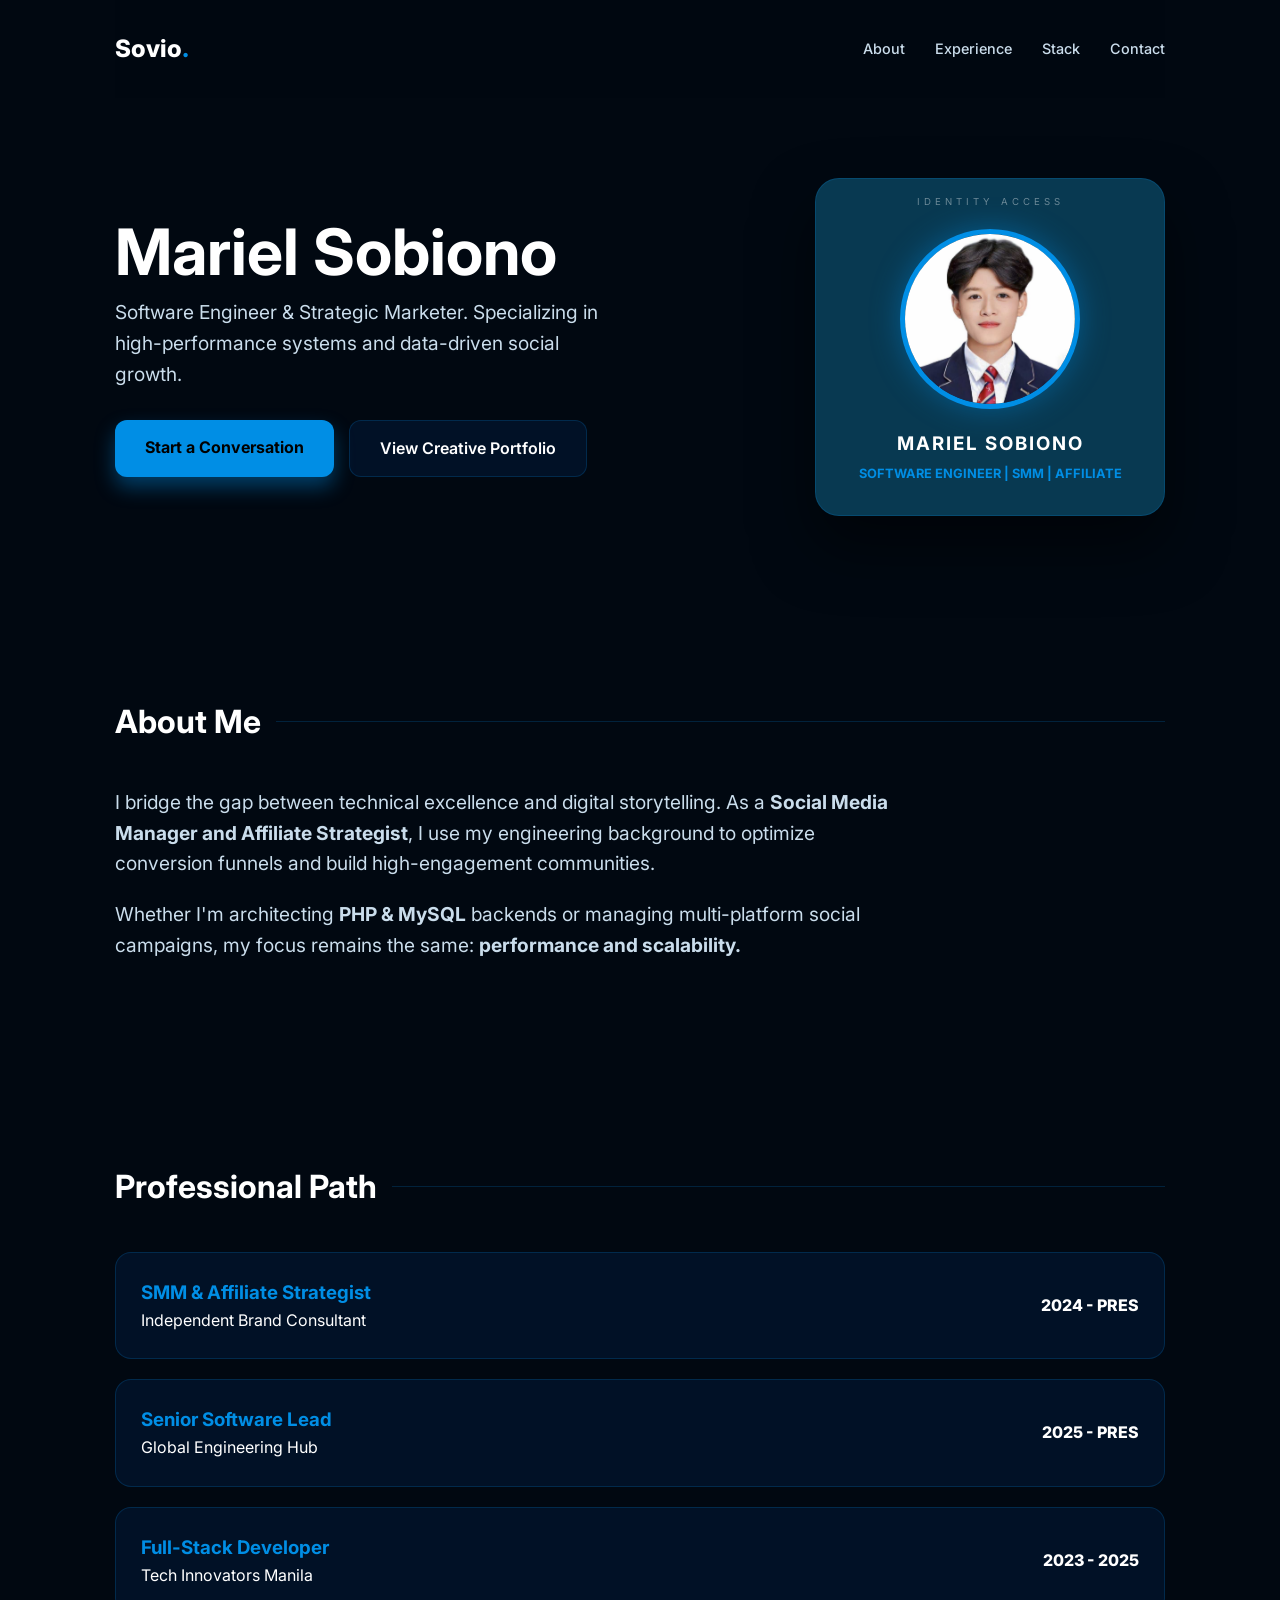
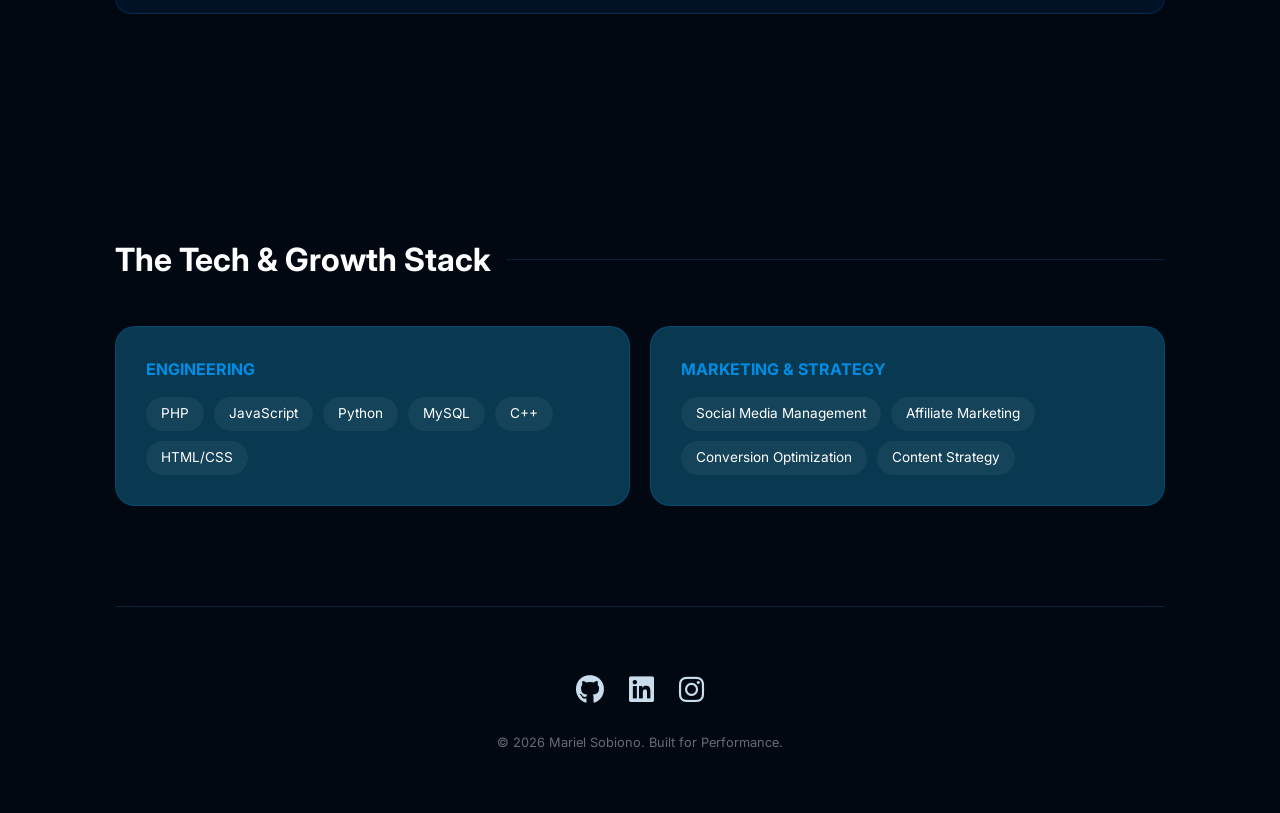
==== index.html @ 9bb99959 "Add files via upload" ====
<!DOCTYPE html>
<html lang="en">
<head>
    <meta charset="UTF-8">
    <meta name="viewport" content="width=device-width, initial-scale=1.0">
    <title>Sovio</title>
    
    <link href="https://fonts.googleapis.com/css2?family=Inter:wght@300;400;500;600;700&display=swap" rel="stylesheet">
    <link rel="stylesheet" href="https://cdnjs.cloudflare.com/ajax/libs/font-awesome/6.0.0/css/all.min.css">

    <style>
        :root {
            --primary: #008EE5;
            --primary-glow: rgba(0, 142, 229, 0.4);
            --bg-deep: #010811;
            --bg-card: #083951;
            --glass: rgba(8, 57, 124, 0.2);
            --text-main: #ffffff;
            --text-dim: #CADDEC;
            --border: rgba(0, 142, 229, 0.2);
            --ease: cubic-bezier(0.23, 1, 0.32, 1);
        }

        * { margin: 0; padding: 0; box-sizing: border-box; outline: none; }

        html { scroll-behavior: smooth; }

        body {
            font-family: 'Inter', sans-serif;
            background-color: var(--bg-deep);
            color: var(--text-main);
            line-height: 1.6;
            overflow-x: hidden;
            -webkit-font-smoothing: antialiased;
        }

        .container { max-width: 1100px; margin: 0 auto; padding: 0 25px; }

        /* Interactive Navigation */
        nav {
            display: flex;
            justify-content: space-between;
            align-items: center;
            padding: 30px 0;
            position: sticky;
            top: 0;
            z-index: 1000;
            background: rgba(1, 8, 17, 0.8);
            backdrop-filter: blur(10px);
        }

        .logo { font-weight: 800; font-size: 1.5rem; color: var(--text-main); text-decoration: none; }
        .logo span { color: var(--primary); }

        .nav-links { display: flex; gap: 30px; list-style: none; }
        .nav-links a {
            text-decoration: none;
            color: var(--text-dim);
            font-size: 0.9rem;
            font-weight: 500;
            transition: 0.3s;
        }
        .nav-links a:hover { color: var(--primary); }

        /* Hero Section */
        .hero {
            display: grid;
            grid-template-columns: 1fr 350px;
            gap: 50px;
            padding: 80px 0;
            align-items: center;
        }

        .hero-text h1 { font-size: clamp(2.5rem, 6vw, 4rem); line-height: 1.1; margin-bottom: 10px; }
        .hero-text p { font-size: 1.2rem; color: var(--text-dim); margin-bottom: 30px; max-width: 500px; }

        /* Button Styling */
        .cta-group { display: flex; gap: 15px; flex-wrap: wrap; }
        .btn-primary {
            display: inline-block;
            padding: 15px 30px;
            background: var(--primary);
            color: #000;
            text-decoration: none;
            border-radius: 12px;
            font-weight: 700;
            box-shadow: 0 10px 20px var(--primary-glow);
            transition: 0.3s var(--ease);
        }
        .btn-primary:hover { transform: translateY(-3px); box-shadow: 0 15px 25px var(--primary-glow); }

        .btn-secondary {
            display: inline-block;
            padding: 15px 30px;
            background: var(--glass);
            color: var(--text-main);
            text-decoration: none;
            border-radius: 12px;
            font-weight: 600;
            border: 1px solid var(--border);
            transition: 0.3s var(--ease);
        }
        .btn-secondary:hover { background: rgba(0, 142, 229, 0.1); border-color: var(--primary); }

        /* Hover-Interactive Access Card */
        .card-wrapper { perspective: 1000px; }
        .access-card {
            background: var(--bg-card);
            border: 1px solid var(--border);
            border-radius: 24px;
            padding: 30px;
            text-align: center;
            box-shadow: 0 30px 60px rgba(0,0,0,0.5);
            transform-style: preserve-3d;
            transition: transform 0.1s ease;
            position: relative;
        }

        .access-card::before {
            content: 'IDENTITY ACCESS';
            position: absolute; top: 15px; left: 0; right: 0;
            font-size: 0.6rem; letter-spacing: 4px; opacity: 0.4;
        }

        .profile-img {
            width: 180px; height: 180px;
            border-radius: 50%;
            border: 5px solid var(--primary);
            margin: 20px auto;
            object-fit: cover;
            display: block;
            box-shadow: 0 0 30px var(--primary-glow);
        }

        /* Experience & Section Reveals */
        section { padding: 100px 0; opacity: 0; transform: translateY(30px); transition: all 0.8s var(--ease); }
        section.visible { opacity: 1; transform: translateY(0); }

        h2 { font-size: 2rem; margin-bottom: 40px; display: flex; align-items: center; gap: 15px; }
        h2::after { content: ''; height: 1px; flex: 1; background: var(--border); }

        .timeline-item {
            background: var(--glass);
            border: 1px solid var(--border);
            border-radius: 16px;
            padding: 25px;
            margin-bottom: 20px;
            display: flex;
            justify-content: space-between;
            align-items: center;
            transition: 0.3s;
            cursor: default;
        }
        .timeline-item:hover { background: rgba(0, 142, 229, 0.1); border-color: var(--primary); transform: translateX(10px); }

        /* Responsive Tech Stack */
        .stack-grid { display: grid; grid-template-columns: repeat(auto-fit, minmax(280px, 1fr)); gap: 20px; }
        .stack-box {
            background: var(--bg-card);
            padding: 30px;
            border-radius: 20px;
            border: 1px solid var(--border);
        }
        .tag-cloud { display: flex; flex-wrap: wrap; gap: 10px; margin-top: 15px; }
        .tag {
            background: rgba(255,255,255,0.05);
            padding: 6px 15px;
            border-radius: 100px;
            font-size: 0.85rem;
            transition: 0.3s;
        }
        .tag:hover { background: var(--primary); color: var(--bg-deep); font-weight: 600; }

        /* Footer Interaction */
        footer { padding: 60px 0; text-align: center; border-top: 1px solid var(--border); }
        .social-links { display: flex; justify-content: center; gap: 25px; margin-bottom: 20px; }
        .social-links a { 
            color: var(--text-dim); font-size: 1.8rem; transition: 0.3s; 
        }
        .social-links a:hover { color: var(--primary); transform: scale(1.2) rotate(5deg); }

        /* MOBILE OPTIMIZATIONS */
        @media (max-width: 900px) {
            .hero { grid-template-columns: 1fr; text-align: center; padding-top: 40px; }
            .hero-text p { margin-left: auto; margin-right: auto; }
            .cta-group { justify-content: center; }
            .card-wrapper { margin: 0 auto; width: 100%; max-width: 320px; }
            .nav-links { display: none; }
            .timeline-item { flex-direction: column; text-align: center; gap: 10px; }
        }
    </style>
</head>
<body>

    <div class="container">
        
        <nav>
            <a href="#" class="logo">Sovio<span>.</span></a>
            <ul class="nav-links">
                <li><a href="#about">About</a></li>
                <li><a href="#experience">Experience</a></li>
                <li><a href="#stack">Stack</a></li>
                <li><a href="mailto:hello@mariel.dev">Contact</a></li>
            </ul>
        </nav>

        <section class="hero visible" id="home" style="opacity: 1; transform: none;">
            <div class="hero-text">
                <h1>Mariel Sobiono</h1>
                <p>Software Engineer & Strategic Marketer. Specializing in high-performance systems and data-driven social growth.</p>
                <div class="cta-group">
                    <a href="mailto:contact@mariel.dev" class="btn-primary">Start a Conversation</a>
                    <a href="creative.html" class="btn-secondary">View Creative Portfolio</a>
                </div>
            </div>

            <div class="card-wrapper">
                <div class="access-card" id="tilt-card">
                    <img src="img.jpg" alt="Mariel Sobiono" class="profile-img">
                    <h3 style="letter-spacing: 2px; margin-bottom: 5px;">MARIEL SOBIONO</h3>
                    <p style="color: var(--primary); font-size: 0.8rem; font-weight: 700; text-transform: uppercase;">Software Engineer | SMM | Affiliate</p>
                </div>
            </div>
        </section>

        <section id="about">
            <h2>About Me</h2>
            <p class="about-text" style="font-size: 1.2rem; color: var(--text-dim); max-width: 800px; margin-bottom: 20px;">
                I bridge the gap between technical excellence and digital storytelling. As a <b>Social Media Manager and Affiliate Strategist</b>, I use my engineering background to optimize conversion funnels and build high-engagement communities.
            </p>
            <p class="about-text" style="font-size: 1.2rem; color: var(--text-dim); max-width: 800px;">
                Whether I'm architecting <b>PHP & MySQL</b> backends or managing multi-platform social campaigns, my focus remains the same: <b>performance and scalability.</b>
            </p>
        </section>

        <section id="experience">
            <h2>Professional Path</h2>
            
            <div class="timeline-item">
                <div>
                    <h3 style="color: var(--primary);">SMM & Affiliate Strategist</h3>
                    <p>Independent Brand Consultant</p>
                </div>
                <div style="font-weight: 800;">2024 - PRES</div>
            </div>

            <div class="timeline-item">
                <div>
                    <h3 style="color: var(--primary);">Senior Software Lead</h3>
                    <p>Global Engineering Hub</p>
                </div>
                <div style="font-weight: 800;">2025 - PRES</div>
            </div>

            <div class="timeline-item">
                <div>
                    <h3 style="color: var(--primary);">Full-Stack Developer</h3>
                    <p>Tech Innovators Manila</p>
                </div>
                <div style="font-weight: 800;">2023 - 2025</div>
            </div>
        </section>

        <section id="stack">
            <h2>The Tech & Growth Stack</h2>
            <div class="stack-grid">
                <div class="stack-box">
                    <h4 style="color: var(--primary); margin-bottom: 10px;">ENGINEERING</h4>
                    <div class="tag-cloud">
                        <span class="tag">PHP</span><span class="tag">JavaScript</span>
                        <span class="tag">Python</span><span class="tag">MySQL</span>
                        <span class="tag">C++</span><span class="tag">HTML/CSS</span>
                    </div>
                </div>
                <div class="stack-box">
                    <h4 style="color: var(--primary); margin-bottom: 10px;">MARKETING & STRATEGY</h4>
                    <div class="tag-cloud">
                        <span class="tag">Social Media Management</span>
                        <span class="tag">Affiliate Marketing</span>
                        <span class="tag">Conversion Optimization</span>
                        <span class="tag">Content Strategy</span>
                    </div>
                </div>
            </div>
        </section>

        <footer>
            <div class="social-links">
                <a href="https://github.com/Sobiono-k"><i class="fab fa-github"></i></a>
                <a href="https://www.linkedin.com/in/mariel-sobiono"><i class="fab fa-linkedin"></i></a>
                <a href="https://www.instagram.com/kielsovio_"><i class="fab fa-instagram"></i></a>
            </div>
            <p style="opacity: 0.4; font-size: 0.8rem;">&copy; 2026 Mariel Sobiono. Built for Performance.</p>
        </footer>

    </div>

    <script>
        // 1. 3D Card Tilt Effect
        const card = document.getElementById('tilt-card');
        document.addEventListener('mousemove', (e) => {
            const xAxis = (window.innerWidth / 2 - e.pageX) / 25;
            const yAxis = (window.innerHeight / 2 - e.pageY) / 25;
            card.style.transform = `rotateY(${xAxis}deg) rotateX(${yAxis}deg)`;
        });

        // 2. Scroll Reveal Animation
        const observerOptions = { threshold: 0.15 };
        const observer = new IntersectionObserver((entries) => {
            entries.forEach(entry => {
                if (entry.isIntersecting) {
                    entry.target.classList.add('visible');
                }
            });
        }, observerOptions);

        document.querySelectorAll('section').forEach(section => observer.observe(section));
    </script>
</body>
</html>
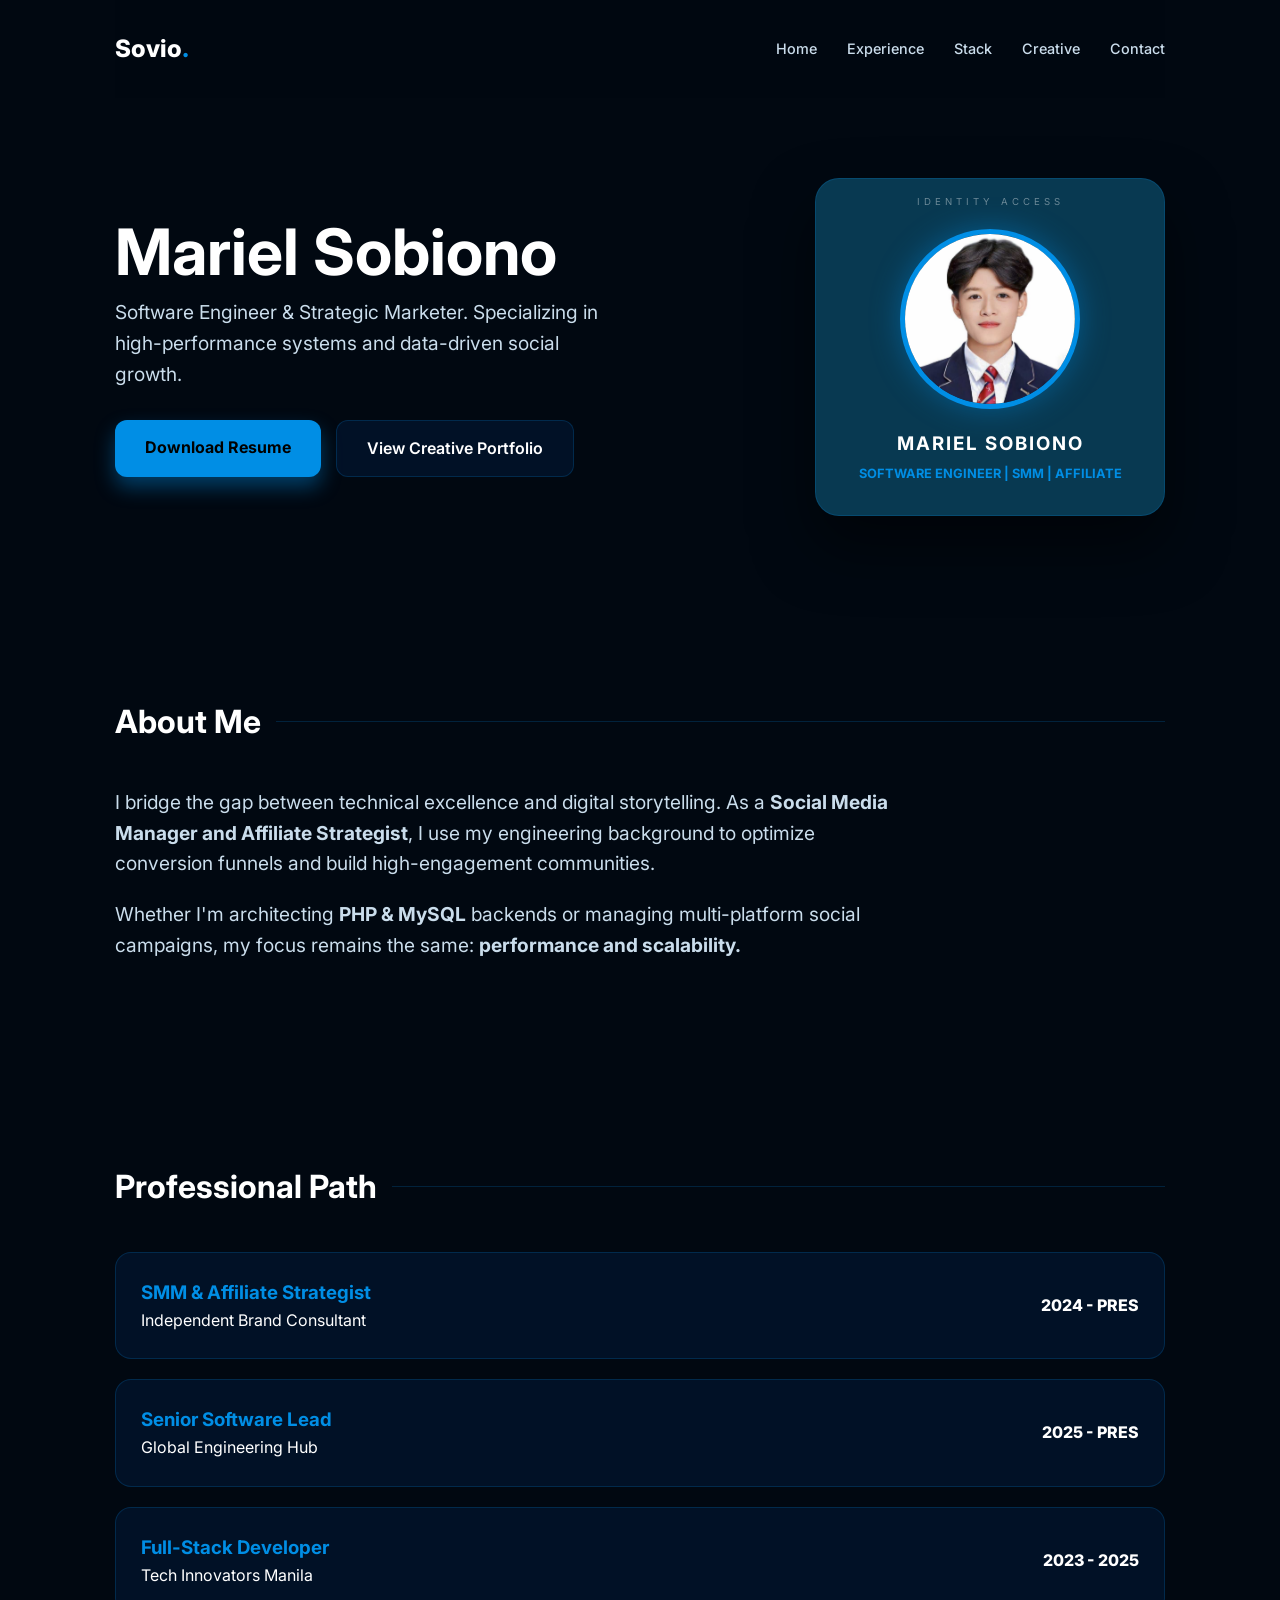
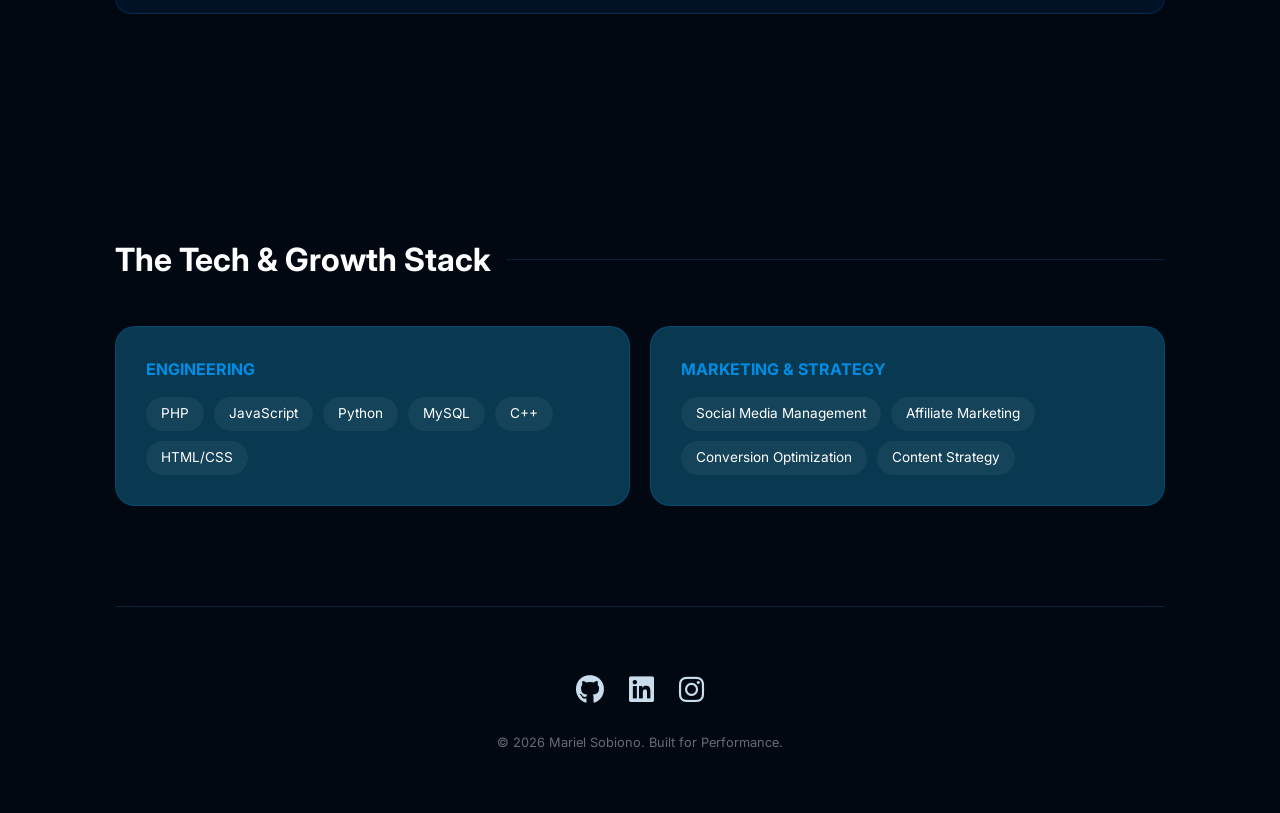
==== commit 6dfe154f: "Update index.html" ====
--- a/index.html
+++ b/index.html
@@ -3,9 +3,9 @@
 <head>
     <meta charset="UTF-8">
     <meta name="viewport" content="width=device-width, initial-scale=1.0">
-    <title>Sovio</title>
+    <title>Sovio | Mariel Sobiono</title>
     
-    <link href="https://fonts.googleapis.com/css2?family=Inter:wght@300;400;500;600;700&display=swap" rel="stylesheet">
+    <link href="https://fonts.googleapis.com/css2?family=Inter:wght@300;400;500;600;700;800&display=swap" rel="stylesheet">
     <link rel="stylesheet" href="https://cdnjs.cloudflare.com/ajax/libs/font-awesome/6.0.0/css/all.min.css">
 
     <style>
@@ -36,7 +36,7 @@
 
         .container { max-width: 1100px; margin: 0 auto; padding: 0 25px; }
 
-        /* Interactive Navigation */
+        /* Navigation */
         nav {
             display: flex;
             justify-content: space-between;
@@ -154,7 +154,9 @@
         .timeline-item:hover { background: rgba(0, 142, 229, 0.1); border-color: var(--primary); transform: translateX(10px); }
 
         /* Responsive Tech Stack */
+        .stack-flex-container { display: flex; flex-direction: column; gap: 20px; }
         .stack-grid { display: grid; grid-template-columns: repeat(auto-fit, minmax(280px, 1fr)); gap: 20px; }
+        
         .stack-box {
             background: var(--bg-card);
             padding: 30px;
@@ -197,10 +199,11 @@
         <nav>
             <a href="#" class="logo">Sovio<span>.</span></a>
             <ul class="nav-links">
-                <li><a href="#about">About</a></li>
+                <li><a href="index.html">Home</a></li>
                 <li><a href="#experience">Experience</a></li>
                 <li><a href="#stack">Stack</a></li>
-                <li><a href="mailto:hello@mariel.dev">Contact</a></li>
+                <li><a href="creative.html">Creative</a></li>
+                <li><a href="contact.html">Contact</a></li>
             </ul>
         </nav>
 
@@ -209,12 +212,12 @@
                 <h1>Mariel Sobiono</h1>
                 <p>Software Engineer & Strategic Marketer. Specializing in high-performance systems and data-driven social growth.</p>
                 <div class="cta-group">
-                    <a href="mailto:contact@mariel.dev" class="btn-primary">Start a Conversation</a>
+                    <a href="SOBIONO_resume.pdf" download="SOBIONO_resume.pdf" class="btn-primary">Download Resume</a>
                     <a href="creative.html" class="btn-secondary">View Creative Portfolio</a>
                 </div>
             </div>
 
-            <div class="card-wrapper">
+            <div class="card-wrapper" id="card-container">
                 <div class="access-card" id="tilt-card">
                     <img src="img.jpg" alt="Mariel Sobiono" class="profile-img">
                     <h3 style="letter-spacing: 2px; margin-bottom: 5px;">MARIEL SOBIONO</h3>
@@ -263,22 +266,24 @@
 
         <section id="stack">
             <h2>The Tech & Growth Stack</h2>
-            <div class="stack-grid">
-                <div class="stack-box">
-                    <h4 style="color: var(--primary); margin-bottom: 10px;">ENGINEERING</h4>
-                    <div class="tag-cloud">
-                        <span class="tag">PHP</span><span class="tag">JavaScript</span>
-                        <span class="tag">Python</span><span class="tag">MySQL</span>
-                        <span class="tag">C++</span><span class="tag">HTML/CSS</span>
+            <div class="stack-flex-container">
+                <div class="stack-grid">
+                    <div class="stack-box">
+                        <h4 style="color: var(--primary); margin-bottom: 10px;">ENGINEERING</h4>
+                        <div class="tag-cloud">
+                            <span class="tag">PHP</span><span class="tag">JavaScript</span>
+                            <span class="tag">Python</span><span class="tag">MySQL</span>
+                            <span class="tag">C++</span><span class="tag">HTML/CSS</span>
+                        </div>
                     </div>
-                </div>
-                <div class="stack-box">
-                    <h4 style="color: var(--primary); margin-bottom: 10px;">MARKETING & STRATEGY</h4>
-                    <div class="tag-cloud">
-                        <span class="tag">Social Media Management</span>
-                        <span class="tag">Affiliate Marketing</span>
-                        <span class="tag">Conversion Optimization</span>
-                        <span class="tag">Content Strategy</span>
+                    <div class="stack-box">
+                        <h4 style="color: var(--primary); margin-bottom: 10px;">MARKETING & STRATEGY</h4>
+                        <div class="tag-cloud">
+                            <span class="tag">Social Media Management</span>
+                            <span class="tag">Affiliate Marketing</span>
+                            <span class="tag">Conversion Optimization</span>
+                            <span class="tag">Content Strategy</span>
+                        </div>
                     </div>
                 </div>
             </div>
@@ -297,12 +302,25 @@
 
     <script>
         // 1. 3D Card Tilt Effect
+        const elContainer = document.getElementById('card-container');
         const card = document.getElementById('tilt-card');
-        document.addEventListener('mousemove', (e) => {
-            const xAxis = (window.innerWidth / 2 - e.pageX) / 25;
-            const yAxis = (window.innerHeight / 2 - e.pageY) / 25;
-            card.style.transform = `rotateY(${xAxis}deg) rotateX(${yAxis}deg)`;
-        });
+        
+        if(elContainer && card) {
+            elContainer.addEventListener('mousemove', (e) => {
+                const rect = elContainer.getBoundingClientRect();
+                const x = e.clientX - rect.left; 
+                const y = e.clientY - rect.top;
+                
+                const xRotation = -20 * ((y - rect.height / 2) / (rect.height / 2));
+                const yRotation = 20 * ((x - rect.width / 2) / (rect.width / 2));
+                
+                card.style.transform = `rotateX(${xRotation}deg) rotateY(${yRotation}deg)`;
+            });
+            
+            elContainer.addEventListener('mouseleave', () => {
+                card.style.transform = 'rotateX(0deg) rotateY(0deg)';
+            });
+        }
 
         // 2. Scroll Reveal Animation
         const observerOptions = { threshold: 0.15 };
@@ -317,4 +335,4 @@
         document.querySelectorAll('section').forEach(section => observer.observe(section));
     </script>
 </body>
-</html>+</html>
